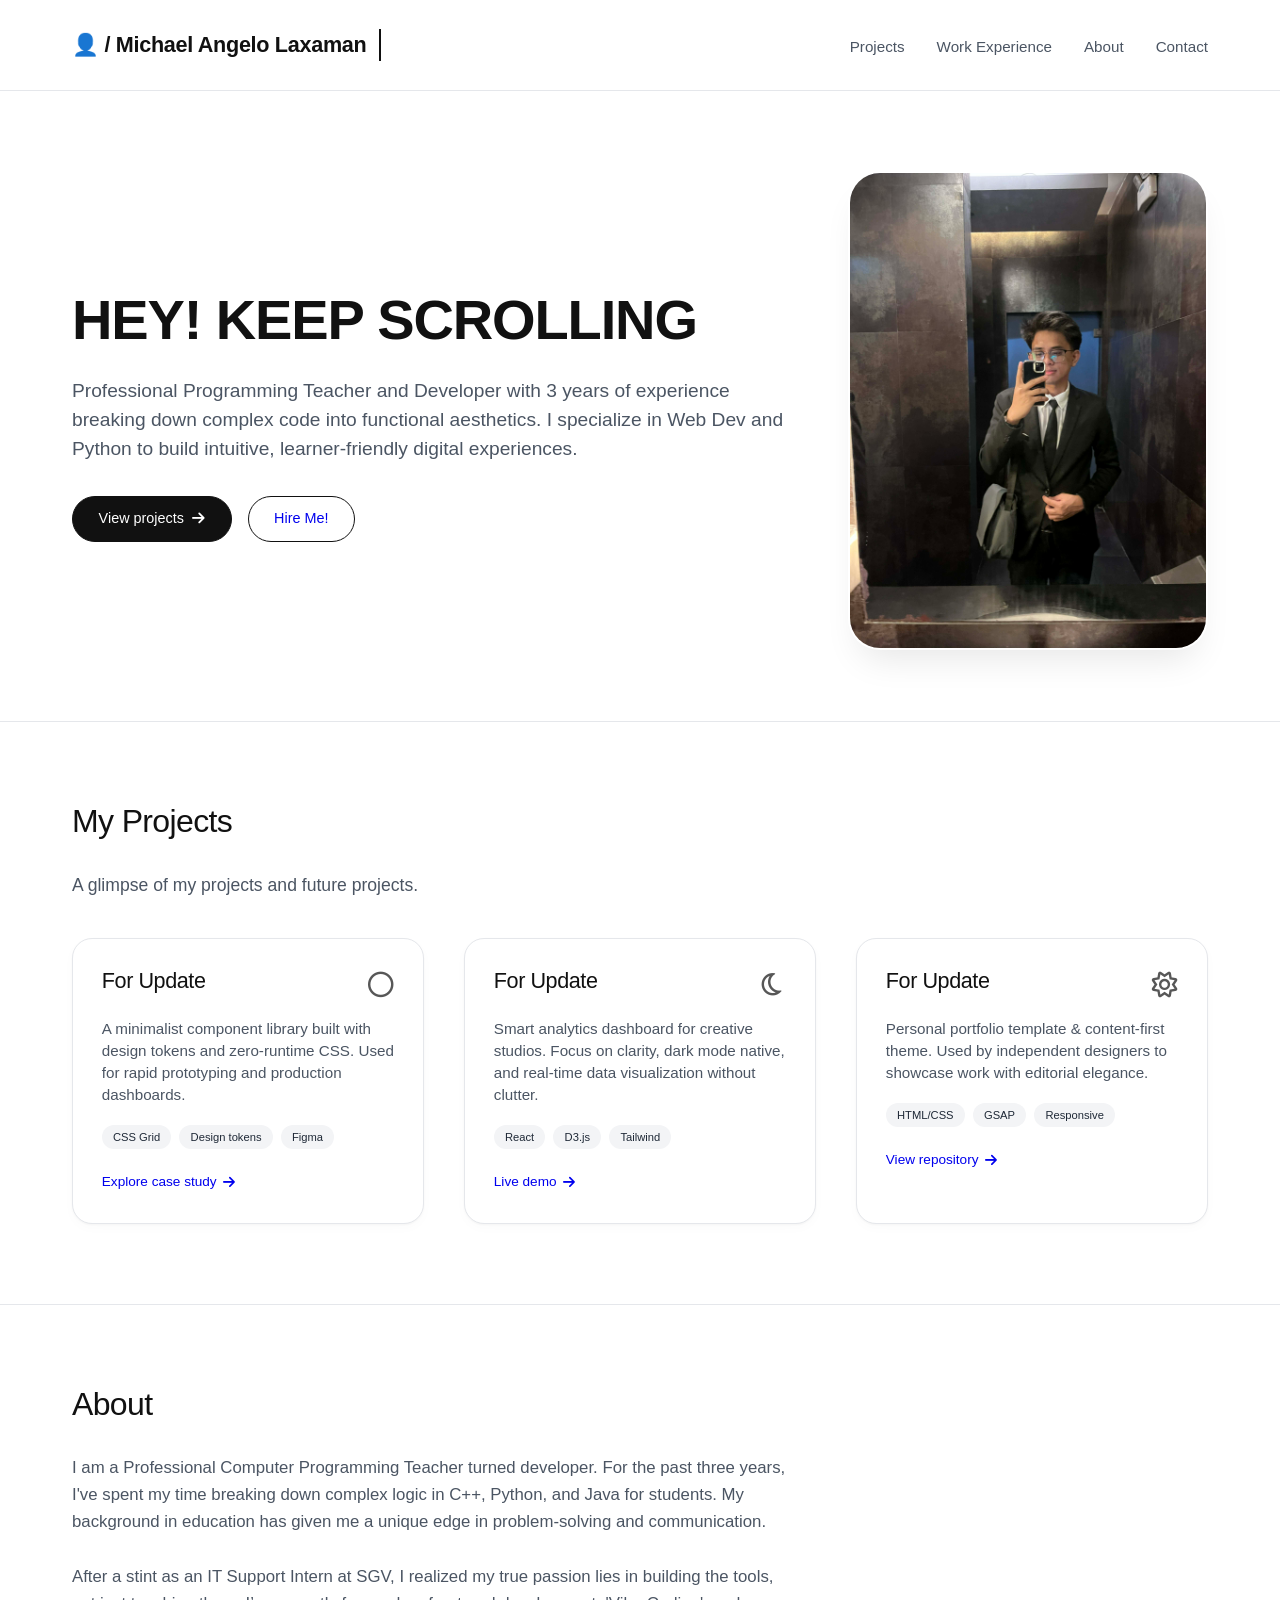
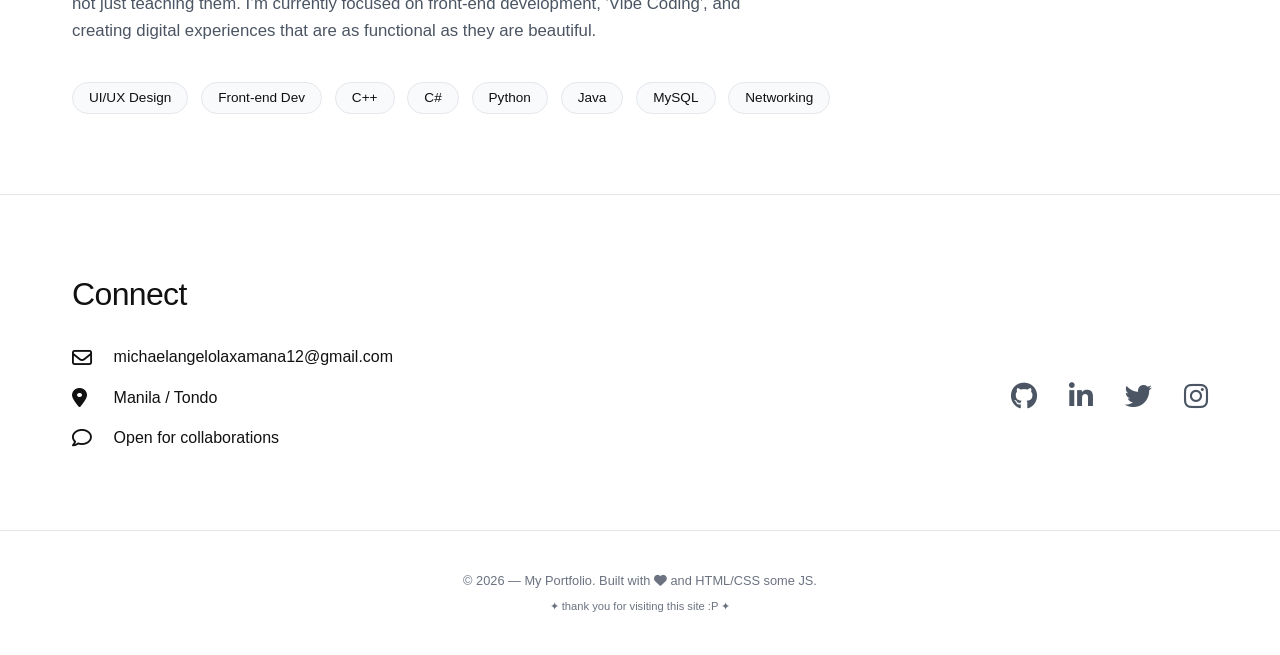
==== index.html @ 975e5e80 "Add initial project files including HTML, CSS, JavaScript, and assets" ====
<!DOCTYPE html>
<html lang="en">
<head>
  <meta charset="UTF-8">
  <meta name="viewport" content="width=device-width, initial-scale=1.0, viewport-fit=cover">
  <title>My Portfolio · Michael Angelo Laxamana</title>
  <!-- Font Awesome 6 (clean icons) -->
  <link rel="stylesheet" href="https://cdnjs.cloudflare.com/ajax/libs/font-awesome/6.0.0-beta3/css/all.min.css">
  <!-- Main CSS -->
  <link rel="stylesheet" href="css/style.css">
</head>
<body>

  <!-- This is for header if keep you want to update  -->
<header>
  <div class="container nav-bar">
    <div class="logo">👤 / Michael Angelo Laxaman</div>
    <div class="nav-links">
      <a href="#work">Projects</a>
      <a href="experience.html">Work Experience</a> <!-- Add this line for Work Experience -->
      <a href="#about">About</a>
      <a href="#contact">Contact</a>
    </div>
  </div>
</header>
<main>

  <!-- Left is the Info | Image of me on the Right  -->
  <div class="hero">
    <div class="container hero-container">
      <div class="hero-content">
        <h1>HEY!&nbsp;KEEP SCROLLING<br></h1>
        <p>Professional Programming Teacher and Developer with 3 years of experience  breaking down complex code into functional aesthetics. I specialize in Web Dev and Python  to build intuitive, learner-friendly digital experiences.</p>
        <div class="hero-buttons">
          <a href="#work" class="btn btn-primary">View projects <i class="fas fa-arrow-right"></i></a>
          <a href="#contact" class="btn btn-outline">Hire Me!</a>
        </div>
      </div>
      <div class="hero-image">
        <img src="assets/my-photo.jpg" alt="mchlngllxmn">
      </div>
    </div>
  </div>

  <!-- Projects Section -->
  <section id="work">
    <div class="container">
      <h2>My Projects</h2>
      <div class="section-subhead">A glimpse of my projects and future projects.</div>
      <div class="projects-grid">

        <!-- Project 1 -->
        <div class="project-card">
          <div class="project-title">
            <h3>For Update</h3>
            <i class="far fa-circle"></i>
          </div>
          <p class="project-desc">A minimalist component library built with design tokens and zero-runtime CSS. Used for rapid prototyping and production dashboards.</p>
          <div class="tech-stack">
            <span class="tech">CSS Grid</span>
            <span class="tech">Design tokens</span>
            <span class="tech">Figma</span>
          </div>
          <a href="#" class="project-link">Explore case study <i class="fas fa-arrow-right"></i></a>
        </div>

        <!-- Project 2 -->
        <div class="project-card">
          <div class="project-title">
            <h3>For Update</h3>
            <i class="far fa-moon"></i>
          </div>
          <p class="project-desc">Smart analytics dashboard for creative studios. Focus on clarity, dark mode native, and real-time data visualization without clutter.</p>
          <div class="tech-stack">
            <span class="tech">React</span>
            <span class="tech">D3.js</span>
            <span class="tech">Tailwind</span>
          </div>
          <a href="#" class="project-link">Live demo <i class="fas fa-arrow-right"></i></a>
        </div>

        <!-- Project 3 -->
        <div class="project-card">
          <div class="project-title">
            <h3>For Update</h3>
            <i class="far fa-sun"></i>
          </div>
          <p class="project-desc">Personal portfolio template & content-first theme. Used by independent designers to showcase work with editorial elegance.</p>
          <div class="tech-stack">
            <span class="tech">HTML/CSS</span>
            <span class="tech">GSAP</span>
            <span class="tech">Responsive</span>
          </div>
          <a href="#" class="project-link">View repository <i class="fas fa-arrow-right"></i></a>
        </div>
      </div>
    </div>
  </section>

  <!-- About Section -->
  <section id="about">
    <div class="container">
      <h2>About</h2>
      <div class="about-wrapper">
        <div class="about-text">
          I am a Professional Computer Programming Teacher turned developer. For the past three years, I've spent my time breaking down complex logic in C++, Python, and Java for students. My background in education has given me a unique edge in problem-solving and communication.
        </div>
        <div class="about-text">
          After a stint as an IT Support Intern at SGV, I realized my true passion lies in building the tools, not just teaching them. I’m currently focused on front-end development, 'Vibe Coding', and creating digital experiences that are as functional as they are beautiful.
        </div>
        <div class="skill-list">
          <span>UI/UX Design</span>
          <span>Front-end Dev</span>
          <span>C++</span>
          <span>C#</span>
          <span>Python</span>
          <span>Java</span>
          <span>MySQL</span>
          <span>Networking</span>
        </div>
      </div>
    </div>
  </section>

  <!-- Contact & Social -->
  <section id="contact">
    <div class="container">
      <h2>Connect</h2>
      <div class="contact-flex">
        <div class="contact-info">
          <div class="contact-item">
            <i class="far fa-envelope"></i>
            <a href="michaelangelolaxamana12@gmail.com">michaelangelolaxamana12@gmail.com</a>
          </div>
          <div class="contact-item">
            <i class="fas fa-map-marker-alt"></i>
            <span>Manila / Tondo</span>
          </div>
          <div class="contact-item">
            <i class="far fa-comment"></i>
            <span>Open for collaborations</span>
          </div>
        </div>
        <div class="social-links">
          <a href="https://github.com/mchlngllxmn" aria-label="GitHub"><i class="fab fa-github"></i></a>
          <a href="https://www.linkedin.com/in/michael-angelo-laxamana-03a969245/" aria-label="LinkedIn"><i class="fab fa-linkedin-in"></i></a>
          <a href="https://x.com/rtmyes" aria-label="Twitter"><i class="fab fa-twitter"></i></a>
          <a href="https://www.instagram.com/mchlngllxmn" aria-label="Instagram"><i class="fab fa-instagram"></i></a>
        </div>
      </div>
    </div>
  </section>
</main>

<footer>
  <div class="container">
    <p>© 2026 — My Portfolio. Built with <i class="fas fa-heart"></i> and HTML/CSS some JS.</p>
    <p class="footer-note">✦ thank you for visiting this site :P ✦</p>
  </div>
</footer>

<script src="js/script.js"></script>
</body>
</html>
---- css/style.css ----
/* ---------- RESET & GLOBAL ---------- */
* {
  margin: 0;
  padding: 0;
  box-sizing: border-box;
}

/* For the Picture on the right */
.hero {
  padding: 5rem 0 4rem 0;
  border-bottom: 1px solid var(--border-light);
}
.hero-container {
  display: flex;
  align-items: center;
  gap: 4rem;
  flex-wrap: wrap;
  justify-content: space-between;
}
.hero-content {
  flex: 1.2;
  max-width: 600px;
}
.hero-image {
  position: relative;
  display: inline-block;
}
.hero-image img {
   width: 100%;
  max-width: 360px;
  height: auto;
  border-radius: 32px;
  object-fit: cover;
  /* Fading border effect using a gradient mask + subtle outer glow */
  border: 2px solid transparent;
  background-clip: padding-box;
  box-shadow: 0 0 0 0px rgba(0,0,0,0.05), 0 20px 35px -12px rgba(0,0,0,0.1);
  transition: transform 0.25s ease, box-shadow 0.3s ease;
  position: relative;
}

.hero-image img:hover {
  transform: scale(1.02);
}
.hero p {
  font-size: 1.2rem;
  color: var(--text-secondary);
  margin: 1.5rem 0 2rem;
}

/* Responsive: stack on smaller screens */
@media (max-width: 780px) {
  .hero-container {
    flex-direction: column;
    gap: 2.5rem;
    text-align: center;
  }
  .hero-content {
    max-width: 100%;
  }
  .hero-buttons {
    justify-content: center;
  }
  .hero-image img {
    max-width: 280px;
  }
}

:root {
  --bg: #ffffff;
  --surface: #ffffff;
  --text-primary: #111111;
  --text-secondary: #4b5563;
  --border-light: #e5e7eb;
  --accent: #111111;
  --accent-hover: #333333;
  --card-shadow: 0 4px 12px rgba(0, 0, 0, 0.02), 0 1px 2px rgba(0, 0, 0, 0.03);
  --transition: all 0.2s ease;
}

body {
  background-color: var(--bg);
  color: var(--text-primary);
  font-family: 'Inter', -apple-system, BlinkMacSystemFont, 'Segoe UI', Roboto, Helvetica, Arial, sans-serif;
  font-weight: 400;
  line-height: 1.5;
  scroll-behavior: smooth;
  -webkit-font-smoothing: antialiased;
}

.container {
  max-width: 1200px;
  margin: 0 auto;
  padding: 0 2rem;
}

/* sections */
section {
  padding: 5rem 0;
  border-bottom: 1px solid var(--border-light);
}
section:last-of-type {
  border-bottom: none;
}

/* typography */
h1, h2, h3 {
  font-weight: 500;
  letter-spacing: -0.02em;
  line-height: 1.2;
}
h1 {
  font-size: 3.5rem;
  font-weight: 600;
  margin-bottom: 1rem;
}
h2 {
  font-size: 2rem;
  margin-bottom: 2rem;
  font-weight: 500;
}
h3 {
  font-size: 1.35rem;
  margin-bottom: 0.5rem;
  font-weight: 500;
}
.section-subhead {
  font-size: 1.1rem;
  color: var(--text-secondary);
  max-width: 580px;
  margin-bottom: 2.5rem;
}

/* buttons */
.btn {
  display: inline-flex;
  align-items: center;
  gap: 0.5rem;
  background: transparent;
  border: 1px solid var(--text-primary);
  padding: 0.7rem 1.6rem;
  border-radius: 40px;
  font-weight: 500;
  font-size: 0.9rem;
  transition: var(--transition);
  cursor: pointer;
  text-decoration: none;
}
.btn-primary {
  background: var(--text-primary);
  color: white;
  border: 1px solid var(--text-primary);
}
.btn-primary:hover {
  background: var(--accent-hover);
  border-color: var(--accent-hover);
  transform: translateY(-2px);
}
.btn-outline:hover {
  background: var(--text-primary);
  color: white;
  transform: translateY(-2px);
}

/* header */
header {
  padding: 1.8rem 0;
  background: rgba(255, 255, 255, 0.96);
  backdrop-filter: blur(2px);
  border-bottom: 1px solid var(--border-light);
  position: sticky;
  top: 0;
  z-index: 10;
}
.nav-bar {
  display: flex;
  justify-content: space-between;
  align-items: baseline;
  flex-wrap: wrap;
  gap: 1rem;
}
.logo {
  font-weight: 600;
  font-size: 1.35rem;
  letter-spacing: -0.3px;
  border-right: 2px solid var(--text-primary);
  padding-right: 0.8rem;
}
.nav-links {
  display: flex;
  gap: 2rem;
  flex-wrap: wrap;
}
.nav-links a {
  font-size: 0.95rem;
  font-weight: 450;
  color: var(--text-secondary);
  text-decoration: none;
  transition: color 0.2s;
}
.nav-links a:hover {
  color: var(--text-primary);
}

/* hero */
.hero {
  padding: 5rem 0 4rem 0;
  border-bottom: 1px solid var(--border-light);
}
.hero-content {
  max-width: 780px;
}
.hero p {
  font-size: 1.2rem;
  color: var(--text-secondary);
  margin: 1.5rem 0 2rem;
}
.hero-buttons {
  display: flex;
  gap: 1rem;
  flex-wrap: wrap;
}

/* projects grid */
.projects-grid {
  display: grid;
  grid-template-columns: repeat(auto-fill, minmax(320px, 1fr));
  gap: 2.5rem;
  margin-top: 1rem;
}
.project-card {
  background: var(--surface);
  border: 1px solid var(--border-light);
  border-radius: 20px;
  padding: 1.8rem;
  transition: var(--transition);
  box-shadow: var(--card-shadow);
}
.project-card:hover {
  transform: translateY(-6px);
  border-color: #d1d5db;
  box-shadow: 0 20px 30px -12px rgba(0, 0, 0, 0.05);
}
.project-title {
  display: flex;
  align-items: center;
  justify-content: space-between;
  margin-bottom: 1rem;
}
.project-title i {
  font-size: 1.6rem;
  color: var(--text-primary);
  opacity: 0.7;
}
.project-desc {
  color: var(--text-secondary);
  font-size: 0.95rem;
  margin: 0.8rem 0 1.2rem;
  line-height: 1.45;
}
.tech-stack {
  display: flex;
  flex-wrap: wrap;
  gap: 0.5rem;
  margin: 1rem 0 1.3rem;
}
.tech {
  background: #f3f4f6;
  padding: 0.2rem 0.7rem;
  border-radius: 30px;
  font-size: 0.7rem;
  font-weight: 450;
  color: #1f2937;
}
.project-link {
  font-size: 0.85rem;
  font-weight: 500;
  display: inline-flex;
  align-items: center;
  gap: 0.4rem;
  text-decoration: none;
  border-bottom: 1px solid transparent;
}
.project-link:hover {
  border-bottom-color: var(--text-primary);
  gap: 0.6rem;
}

/* about */
.about-wrapper {
  display: flex;
  flex-direction: column;
  gap: 1.8rem;
}
.about-text {
  font-size: 1.05rem;
  color: var(--text-secondary);
  max-width: 720px;
  line-height: 1.6;
}
.skill-list {
  display: flex;
  flex-wrap: wrap;
  gap: 0.8rem;
  margin-top: 0.5rem;
}
.skill-list span {
  background: #f9fafb;
  border: 1px solid var(--border-light);
  padding: 0.3rem 1rem;
  border-radius: 40px;
  font-size: 0.85rem;
  font-weight: 450;
}

/* contact */
.contact-flex {
  display: flex;
  flex-wrap: wrap;
  gap: 3rem;
  justify-content: space-between;
  align-items: center;
}
.contact-info {
  display: flex;
  flex-direction: column;
  gap: 1rem;
}
.contact-item {
  display: flex;
  align-items: center;
  gap: 0.8rem;
  font-size: 1rem;
}
.contact-item i {
  width: 1.8rem;
  font-size: 1.25rem;
  color: var(--text-primary);
}
.contact-item a {
  text-decoration: none;
  color: inherit;
  border-bottom: 1px dotted transparent;
}
.contact-item a:hover {
  border-bottom-color: var(--text-primary);
}
.social-links {
  display: flex;
  gap: 2rem;
}
.social-links a {
  font-size: 1.7rem;
  color: #4b5563;
  transition: color 0.2s;
}
.social-links a:hover {
  color: var(--text-primary);
  transform: translateY(-2px);
}

/* footer */
footer {
  padding: 2.5rem 0;
  text-align: center;
  color: #6b7280;
  font-size: 0.8rem;
  border-top: 1px solid var(--border-light);
}
.footer-note {
  margin-top: 0.5rem;
  font-size: 0.7rem;
}

/* responsive */
@media (max-width: 780px) {
  .container {
    padding: 0 1.5rem;
  }
  h1 {
    font-size: 2.5rem;
  }
  h2 {
    font-size: 1.8rem;
  }
  section {
    padding: 3.5rem 0;
  }
  .hero {
    padding: 3rem 0;
  }
  .projects-grid {
    grid-template-columns: 1fr;
    gap: 1.8rem;
  }
  .contact-flex {
    flex-direction: column;
    align-items: flex-start;
    gap: 2rem;
  }
  .nav-bar {
    flex-direction: column;
    align-items: flex-start;
  }
  .nav-links {
    gap: 1.5rem;
  }
}
@media (max-width: 480px) {
  .hero-buttons {
    flex-direction: column;
    width: 100%;
  }
  .btn {
    justify-content: center;
  }
}
:focus-visible {
  outline: 2px solid #111;
  outline-offset: 2px;
  border-radius: 4px;
}
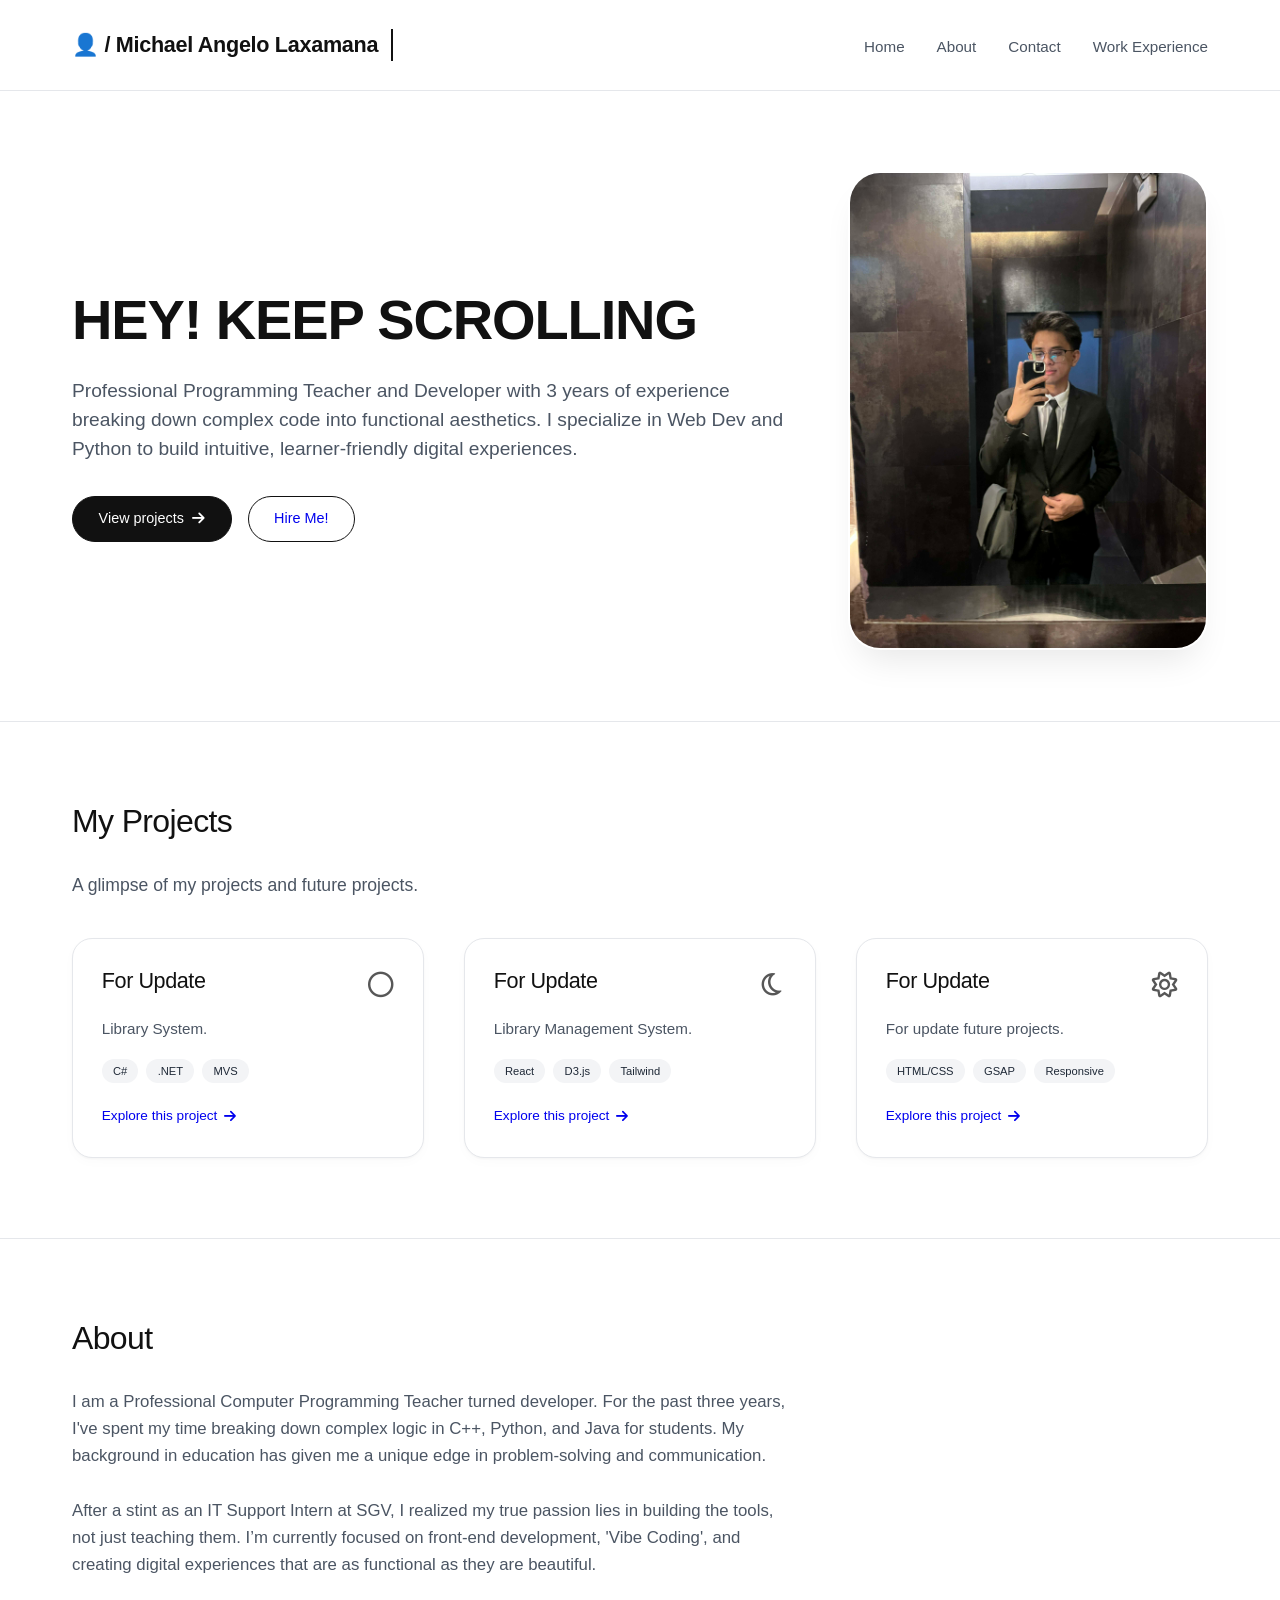
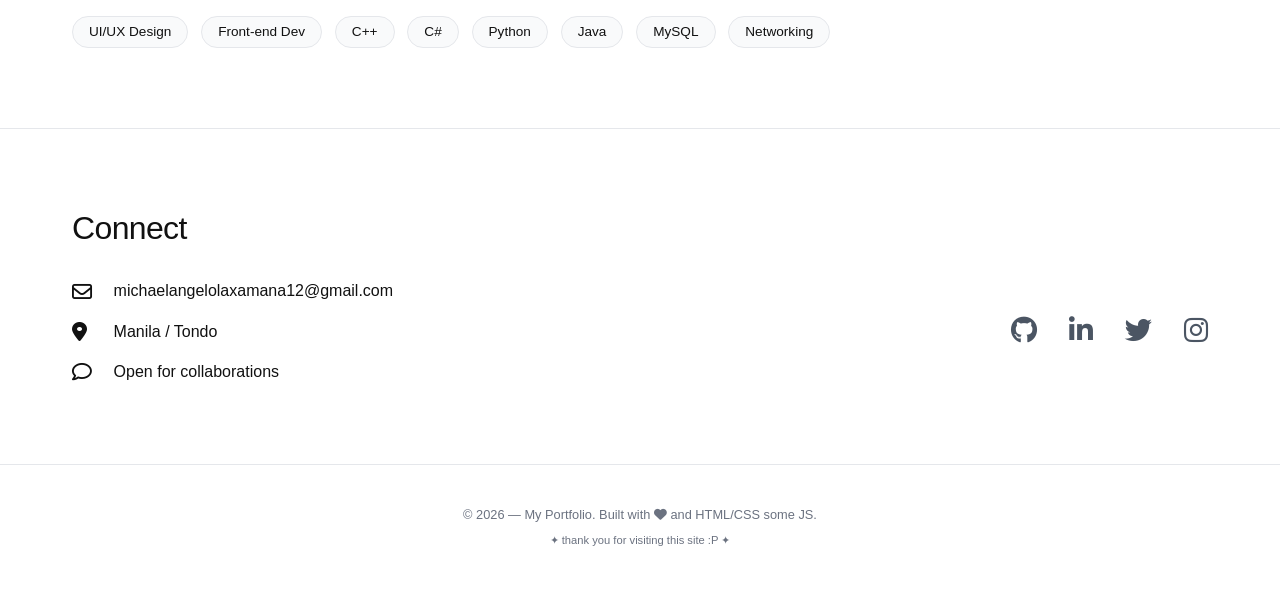
==== commit 15a87eaa: "Add files via upload" ====
--- a/index.html
+++ b/index.html
@@ -1,164 +1,164 @@
-<!DOCTYPE html>
-<html lang="en">
-<head>
-  <meta charset="UTF-8">
-  <meta name="viewport" content="width=device-width, initial-scale=1.0, viewport-fit=cover">
-  <title>My Portfolio · Michael Angelo Laxamana</title>
-  <!-- Font Awesome 6 (clean icons) -->
-  <link rel="stylesheet" href="https://cdnjs.cloudflare.com/ajax/libs/font-awesome/6.0.0-beta3/css/all.min.css">
-  <!-- Main CSS -->
-  <link rel="stylesheet" href="css/style.css">
-</head>
-<body>
-
-  <!-- This is for header if keep you want to update  -->
-<header>
-  <div class="container nav-bar">
-    <div class="logo">👤 / Michael Angelo Laxaman</div>
-    <div class="nav-links">
-      <a href="#work">Projects</a>
-      <a href="experience.html">Work Experience</a> <!-- Add this line for Work Experience -->
-      <a href="#about">About</a>
-      <a href="#contact">Contact</a>
-    </div>
-  </div>
-</header>
-<main>
-
-  <!-- Left is the Info | Image of me on the Right  -->
-  <div class="hero">
-    <div class="container hero-container">
-      <div class="hero-content">
-        <h1>HEY!&nbsp;KEEP SCROLLING<br></h1>
-        <p>Professional Programming Teacher and Developer with 3 years of experience  breaking down complex code into functional aesthetics. I specialize in Web Dev and Python  to build intuitive, learner-friendly digital experiences.</p>
-        <div class="hero-buttons">
-          <a href="#work" class="btn btn-primary">View projects <i class="fas fa-arrow-right"></i></a>
-          <a href="#contact" class="btn btn-outline">Hire Me!</a>
-        </div>
-      </div>
-      <div class="hero-image">
-        <img src="assets/my-photo.jpg" alt="mchlngllxmn">
-      </div>
-    </div>
-  </div>
-
-  <!-- Projects Section -->
-  <section id="work">
-    <div class="container">
-      <h2>My Projects</h2>
-      <div class="section-subhead">A glimpse of my projects and future projects.</div>
-      <div class="projects-grid">
-
-        <!-- Project 1 -->
-        <div class="project-card">
-          <div class="project-title">
-            <h3>For Update</h3>
-            <i class="far fa-circle"></i>
-          </div>
-          <p class="project-desc">A minimalist component library built with design tokens and zero-runtime CSS. Used for rapid prototyping and production dashboards.</p>
-          <div class="tech-stack">
-            <span class="tech">CSS Grid</span>
-            <span class="tech">Design tokens</span>
-            <span class="tech">Figma</span>
-          </div>
-          <a href="#" class="project-link">Explore case study <i class="fas fa-arrow-right"></i></a>
-        </div>
-
-        <!-- Project 2 -->
-        <div class="project-card">
-          <div class="project-title">
-            <h3>For Update</h3>
-            <i class="far fa-moon"></i>
-          </div>
-          <p class="project-desc">Smart analytics dashboard for creative studios. Focus on clarity, dark mode native, and real-time data visualization without clutter.</p>
-          <div class="tech-stack">
-            <span class="tech">React</span>
-            <span class="tech">D3.js</span>
-            <span class="tech">Tailwind</span>
-          </div>
-          <a href="#" class="project-link">Live demo <i class="fas fa-arrow-right"></i></a>
-        </div>
-
-        <!-- Project 3 -->
-        <div class="project-card">
-          <div class="project-title">
-            <h3>For Update</h3>
-            <i class="far fa-sun"></i>
-          </div>
-          <p class="project-desc">Personal portfolio template & content-first theme. Used by independent designers to showcase work with editorial elegance.</p>
-          <div class="tech-stack">
-            <span class="tech">HTML/CSS</span>
-            <span class="tech">GSAP</span>
-            <span class="tech">Responsive</span>
-          </div>
-          <a href="#" class="project-link">View repository <i class="fas fa-arrow-right"></i></a>
-        </div>
-      </div>
-    </div>
-  </section>
-
-  <!-- About Section -->
-  <section id="about">
-    <div class="container">
-      <h2>About</h2>
-      <div class="about-wrapper">
-        <div class="about-text">
-          I am a Professional Computer Programming Teacher turned developer. For the past three years, I've spent my time breaking down complex logic in C++, Python, and Java for students. My background in education has given me a unique edge in problem-solving and communication.
-        </div>
-        <div class="about-text">
-          After a stint as an IT Support Intern at SGV, I realized my true passion lies in building the tools, not just teaching them. I’m currently focused on front-end development, 'Vibe Coding', and creating digital experiences that are as functional as they are beautiful.
-        </div>
-        <div class="skill-list">
-          <span>UI/UX Design</span>
-          <span>Front-end Dev</span>
-          <span>C++</span>
-          <span>C#</span>
-          <span>Python</span>
-          <span>Java</span>
-          <span>MySQL</span>
-          <span>Networking</span>
-        </div>
-      </div>
-    </div>
-  </section>
-
-  <!-- Contact & Social -->
-  <section id="contact">
-    <div class="container">
-      <h2>Connect</h2>
-      <div class="contact-flex">
-        <div class="contact-info">
-          <div class="contact-item">
-            <i class="far fa-envelope"></i>
-            <a href="michaelangelolaxamana12@gmail.com">michaelangelolaxamana12@gmail.com</a>
-          </div>
-          <div class="contact-item">
-            <i class="fas fa-map-marker-alt"></i>
-            <span>Manila / Tondo</span>
-          </div>
-          <div class="contact-item">
-            <i class="far fa-comment"></i>
-            <span>Open for collaborations</span>
-          </div>
-        </div>
-        <div class="social-links">
-          <a href="https://github.com/mchlngllxmn" aria-label="GitHub"><i class="fab fa-github"></i></a>
-          <a href="https://www.linkedin.com/in/michael-angelo-laxamana-03a969245/" aria-label="LinkedIn"><i class="fab fa-linkedin-in"></i></a>
-          <a href="https://x.com/rtmyes" aria-label="Twitter"><i class="fab fa-twitter"></i></a>
-          <a href="https://www.instagram.com/mchlngllxmn" aria-label="Instagram"><i class="fab fa-instagram"></i></a>
-        </div>
-      </div>
-    </div>
-  </section>
-</main>
-
-<footer>
-  <div class="container">
-    <p>© 2026 — My Portfolio. Built with <i class="fas fa-heart"></i> and HTML/CSS some JS.</p>
-    <p class="footer-note">✦ thank you for visiting this site :P ✦</p>
-  </div>
-</footer>
-
-<script src="js/script.js"></script>
-</body>
+<!DOCTYPE html>
+<html lang="en">
+<head>
+  <meta charset="UTF-8">
+  <meta name="viewport" content="width=device-width, initial-scale=1.0, viewport-fit=cover">
+  <title>My Portfolio · Michael Angelo Laxamana </title>
+  <!-- Font Awesome 6 (clean icons) -->
+  <link rel="stylesheet" href="https://cdnjs.cloudflare.com/ajax/libs/font-awesome/6.0.0-beta3/css/all.min.css">
+  <!-- Main CSS -->
+  <link rel="stylesheet" href="css/style.css">
+</head>
+<body>
+
+  <!-- This is for header if keep you want to update  -->
+<header>
+  <div class="container nav-bar">
+    <div class="logo">👤 / Michael Angelo Laxamana</div>
+    <div class="nav-links">
+      <a href="#">Home</a>
+      <a href="#about">About</a>
+      <a href="#contact">Contact</a>
+      <a href="experience.html">Work Experience</a> <!-- Add this line for Work Experience -->
+    </div>
+  </div>
+</header>
+<main>
+
+  <!-- Left is the Info | Image of me on the Right  -->
+  <div class="hero">
+    <div class="container hero-container">
+      <div class="hero-content">
+        <h1>HEY!&nbsp;KEEP SCROLLING<br></h1>
+        <p>Professional Programming Teacher and Developer with 3 years of experience  breaking down complex code into functional aesthetics. I specialize in Web Dev and Python  to build intuitive, learner-friendly digital experiences.</p>
+        <div class="hero-buttons">
+          <a href="#work" class="btn btn-primary">View projects <i class="fas fa-arrow-right"></i></a>
+          <a href="#contact" class="btn btn-outline">Hire Me!</a>
+        </div>
+      </div>
+      <div class="hero-image">
+        <img src="assets/my-photo.jpg" alt="mchlngllxmn">
+      </div>
+    </div>
+  </div>
+
+  <!-- Projects Section -->
+  <section id="work">
+    <div class="container">
+      <h2>My Projects</h2>
+      <div class="section-subhead">A glimpse of my projects and future projects.</div>
+      <div class="projects-grid">
+
+        <!-- Project 1 -->
+        <div class="project-card">
+          <div class="project-title">
+            <h3>For Update</h3>
+            <i class="far fa-circle"></i>
+          </div>
+          <p class="project-desc">Library System.</p>
+          <div class="tech-stack">
+            <span class="tech">C#</span>
+            <span class="tech">.NET</span>
+            <span class="tech">MVS</span>
+          </div>
+          <a href="#" class="project-link">Explore this project <i class="fas fa-arrow-right"></i></a>
+        </div>
+
+        <!-- Project 2 -->
+        <div class="project-card">
+          <div class="project-title">
+            <h3>For Update</h3>
+            <i class="far fa-moon"></i>
+          </div>
+          <p class="project-desc">Library Management System.</p>
+          <div class="tech-stack">
+            <span class="tech">React</span>
+            <span class="tech">D3.js</span>
+            <span class="tech">Tailwind</span>
+          </div>
+          <a href="#" class="project-link">Explore this project <i class="fas fa-arrow-right"></i></a>
+        </div>
+
+        <!-- Project 3 -->
+        <div class="project-card">
+          <div class="project-title">
+            <h3>For Update</h3>
+            <i class="far fa-sun"></i>
+          </div>
+          <p class="project-desc">For update future projects.</p>
+          <div class="tech-stack">
+            <span class="tech">HTML/CSS</span>
+            <span class="tech">GSAP</span>
+            <span class="tech">Responsive</span>
+          </div>
+          <a href="#" class="project-link">Explore this project <i class="fas fa-arrow-right"></i></a>
+        </div>
+      </div>
+    </div>
+  </section>
+
+  <!-- About Section -->
+  <section id="about">
+    <div class="container">
+      <h2>About</h2>
+      <div class="about-wrapper">
+        <div class="about-text">
+          I am a Professional Computer Programming Teacher turned developer. For the past three years, I've spent my time breaking down complex logic in C++, Python, and Java for students. My background in education has given me a unique edge in problem-solving and communication.
+        </div>
+        <div class="about-text">
+          After a stint as an IT Support Intern at SGV, I realized my true passion lies in building the tools, not just teaching them. I’m currently focused on front-end development, 'Vibe Coding', and creating digital experiences that are as functional as they are beautiful.
+        </div>
+        <div class="skill-list">
+          <span>UI/UX Design</span>
+          <span>Front-end Dev</span>
+          <span>C++</span>
+          <span>C#</span>
+          <span>Python</span>
+          <span>Java</span>
+          <span>MySQL</span>
+          <span>Networking</span>
+        </div>
+      </div>
+    </div>
+  </section>
+
+  <!-- Contact & Social -->
+  <section id="contact">
+    <div class="container">
+      <h2>Connect</h2>
+      <div class="contact-flex">
+        <div class="contact-info">
+          <div class="contact-item">
+            <i class="far fa-envelope"></i>
+            <a href="michaelangelolaxamana12@gmail.com">michaelangelolaxamana12@gmail.com</a>
+          </div>
+          <div class="contact-item">
+            <i class="fas fa-map-marker-alt"></i>
+            <span>Manila / Tondo</span>
+          </div>
+          <div class="contact-item">
+            <i class="far fa-comment"></i>
+            <span>Open for collaborations</span>
+          </div>
+        </div>
+        <div class="social-links">
+          <a href="https://github.com/mchlngllxmn" aria-label="GitHub"><i class="fab fa-github"></i></a>
+          <a href="https://www.linkedin.com/in/michael-angelo-laxamana-03a969245/" aria-label="LinkedIn"><i class="fab fa-linkedin-in"></i></a>
+          <a href="https://x.com/rtmyes" aria-label="Twitter"><i class="fab fa-twitter"></i></a>
+          <a href="https://www.instagram.com/mchlngllxmn" aria-label="Instagram"><i class="fab fa-instagram"></i></a>
+        </div>
+      </div>
+    </div>
+  </section>
+</main>
+
+<footer>
+  <div class="container">
+    <p>© 2026 — My Portfolio. Built with <i class="fas fa-heart"></i> and HTML/CSS some JS.</p>
+    <p class="footer-note">✦ thank you for visiting this site :P ✦</p>
+  </div>
+</footer>
+
+<script src="js/script.js"></script>
+</body>
 </html>
--- a/css/style.css
+++ b/css/style.css
@@ -1,422 +1,422 @@
-/* ---------- RESET & GLOBAL ---------- */
-* {
-  margin: 0;
-  padding: 0;
-  box-sizing: border-box;
-}
-
-/* For the Picture on the right */
-.hero {
-  padding: 5rem 0 4rem 0;
-  border-bottom: 1px solid var(--border-light);
-}
-.hero-container {
-  display: flex;
-  align-items: center;
-  gap: 4rem;
-  flex-wrap: wrap;
-  justify-content: space-between;
-}
-.hero-content {
-  flex: 1.2;
-  max-width: 600px;
-}
-.hero-image {
-  position: relative;
-  display: inline-block;
-}
-.hero-image img {
-   width: 100%;
-  max-width: 360px;
-  height: auto;
-  border-radius: 32px;
-  object-fit: cover;
-  /* Fading border effect using a gradient mask + subtle outer glow */
-  border: 2px solid transparent;
-  background-clip: padding-box;
-  box-shadow: 0 0 0 0px rgba(0,0,0,0.05), 0 20px 35px -12px rgba(0,0,0,0.1);
-  transition: transform 0.25s ease, box-shadow 0.3s ease;
-  position: relative;
-}
-
-.hero-image img:hover {
-  transform: scale(1.02);
-}
-.hero p {
-  font-size: 1.2rem;
-  color: var(--text-secondary);
-  margin: 1.5rem 0 2rem;
-}
-
-/* Responsive: stack on smaller screens */
-@media (max-width: 780px) {
-  .hero-container {
-    flex-direction: column;
-    gap: 2.5rem;
-    text-align: center;
-  }
-  .hero-content {
-    max-width: 100%;
-  }
-  .hero-buttons {
-    justify-content: center;
-  }
-  .hero-image img {
-    max-width: 280px;
-  }
-}
-
-:root {
-  --bg: #ffffff;
-  --surface: #ffffff;
-  --text-primary: #111111;
-  --text-secondary: #4b5563;
-  --border-light: #e5e7eb;
-  --accent: #111111;
-  --accent-hover: #333333;
-  --card-shadow: 0 4px 12px rgba(0, 0, 0, 0.02), 0 1px 2px rgba(0, 0, 0, 0.03);
-  --transition: all 0.2s ease;
-}
-
-body {
-  background-color: var(--bg);
-  color: var(--text-primary);
-  font-family: 'Inter', -apple-system, BlinkMacSystemFont, 'Segoe UI', Roboto, Helvetica, Arial, sans-serif;
-  font-weight: 400;
-  line-height: 1.5;
-  scroll-behavior: smooth;
-  -webkit-font-smoothing: antialiased;
-}
-
-.container {
-  max-width: 1200px;
-  margin: 0 auto;
-  padding: 0 2rem;
-}
-
-/* sections */
-section {
-  padding: 5rem 0;
-  border-bottom: 1px solid var(--border-light);
-}
-section:last-of-type {
-  border-bottom: none;
-}
-
-/* typography */
-h1, h2, h3 {
-  font-weight: 500;
-  letter-spacing: -0.02em;
-  line-height: 1.2;
-}
-h1 {
-  font-size: 3.5rem;
-  font-weight: 600;
-  margin-bottom: 1rem;
-}
-h2 {
-  font-size: 2rem;
-  margin-bottom: 2rem;
-  font-weight: 500;
-}
-h3 {
-  font-size: 1.35rem;
-  margin-bottom: 0.5rem;
-  font-weight: 500;
-}
-.section-subhead {
-  font-size: 1.1rem;
-  color: var(--text-secondary);
-  max-width: 580px;
-  margin-bottom: 2.5rem;
-}
-
-/* buttons */
-.btn {
-  display: inline-flex;
-  align-items: center;
-  gap: 0.5rem;
-  background: transparent;
-  border: 1px solid var(--text-primary);
-  padding: 0.7rem 1.6rem;
-  border-radius: 40px;
-  font-weight: 500;
-  font-size: 0.9rem;
-  transition: var(--transition);
-  cursor: pointer;
-  text-decoration: none;
-}
-.btn-primary {
-  background: var(--text-primary);
-  color: white;
-  border: 1px solid var(--text-primary);
-}
-.btn-primary:hover {
-  background: var(--accent-hover);
-  border-color: var(--accent-hover);
-  transform: translateY(-2px);
-}
-.btn-outline:hover {
-  background: var(--text-primary);
-  color: white;
-  transform: translateY(-2px);
-}
-
-/* header */
-header {
-  padding: 1.8rem 0;
-  background: rgba(255, 255, 255, 0.96);
-  backdrop-filter: blur(2px);
-  border-bottom: 1px solid var(--border-light);
-  position: sticky;
-  top: 0;
-  z-index: 10;
-}
-.nav-bar {
-  display: flex;
-  justify-content: space-between;
-  align-items: baseline;
-  flex-wrap: wrap;
-  gap: 1rem;
-}
-.logo {
-  font-weight: 600;
-  font-size: 1.35rem;
-  letter-spacing: -0.3px;
-  border-right: 2px solid var(--text-primary);
-  padding-right: 0.8rem;
-}
-.nav-links {
-  display: flex;
-  gap: 2rem;
-  flex-wrap: wrap;
-}
-.nav-links a {
-  font-size: 0.95rem;
-  font-weight: 450;
-  color: var(--text-secondary);
-  text-decoration: none;
-  transition: color 0.2s;
-}
-.nav-links a:hover {
-  color: var(--text-primary);
-}
-
-/* hero */
-.hero {
-  padding: 5rem 0 4rem 0;
-  border-bottom: 1px solid var(--border-light);
-}
-.hero-content {
-  max-width: 780px;
-}
-.hero p {
-  font-size: 1.2rem;
-  color: var(--text-secondary);
-  margin: 1.5rem 0 2rem;
-}
-.hero-buttons {
-  display: flex;
-  gap: 1rem;
-  flex-wrap: wrap;
-}
-
-/* projects grid */
-.projects-grid {
-  display: grid;
-  grid-template-columns: repeat(auto-fill, minmax(320px, 1fr));
-  gap: 2.5rem;
-  margin-top: 1rem;
-}
-.project-card {
-  background: var(--surface);
-  border: 1px solid var(--border-light);
-  border-radius: 20px;
-  padding: 1.8rem;
-  transition: var(--transition);
-  box-shadow: var(--card-shadow);
-}
-.project-card:hover {
-  transform: translateY(-6px);
-  border-color: #d1d5db;
-  box-shadow: 0 20px 30px -12px rgba(0, 0, 0, 0.05);
-}
-.project-title {
-  display: flex;
-  align-items: center;
-  justify-content: space-between;
-  margin-bottom: 1rem;
-}
-.project-title i {
-  font-size: 1.6rem;
-  color: var(--text-primary);
-  opacity: 0.7;
-}
-.project-desc {
-  color: var(--text-secondary);
-  font-size: 0.95rem;
-  margin: 0.8rem 0 1.2rem;
-  line-height: 1.45;
-}
-.tech-stack {
-  display: flex;
-  flex-wrap: wrap;
-  gap: 0.5rem;
-  margin: 1rem 0 1.3rem;
-}
-.tech {
-  background: #f3f4f6;
-  padding: 0.2rem 0.7rem;
-  border-radius: 30px;
-  font-size: 0.7rem;
-  font-weight: 450;
-  color: #1f2937;
-}
-.project-link {
-  font-size: 0.85rem;
-  font-weight: 500;
-  display: inline-flex;
-  align-items: center;
-  gap: 0.4rem;
-  text-decoration: none;
-  border-bottom: 1px solid transparent;
-}
-.project-link:hover {
-  border-bottom-color: var(--text-primary);
-  gap: 0.6rem;
-}
-
-/* about */
-.about-wrapper {
-  display: flex;
-  flex-direction: column;
-  gap: 1.8rem;
-}
-.about-text {
-  font-size: 1.05rem;
-  color: var(--text-secondary);
-  max-width: 720px;
-  line-height: 1.6;
-}
-.skill-list {
-  display: flex;
-  flex-wrap: wrap;
-  gap: 0.8rem;
-  margin-top: 0.5rem;
-}
-.skill-list span {
-  background: #f9fafb;
-  border: 1px solid var(--border-light);
-  padding: 0.3rem 1rem;
-  border-radius: 40px;
-  font-size: 0.85rem;
-  font-weight: 450;
-}
-
-/* contact */
-.contact-flex {
-  display: flex;
-  flex-wrap: wrap;
-  gap: 3rem;
-  justify-content: space-between;
-  align-items: center;
-}
-.contact-info {
-  display: flex;
-  flex-direction: column;
-  gap: 1rem;
-}
-.contact-item {
-  display: flex;
-  align-items: center;
-  gap: 0.8rem;
-  font-size: 1rem;
-}
-.contact-item i {
-  width: 1.8rem;
-  font-size: 1.25rem;
-  color: var(--text-primary);
-}
-.contact-item a {
-  text-decoration: none;
-  color: inherit;
-  border-bottom: 1px dotted transparent;
-}
-.contact-item a:hover {
-  border-bottom-color: var(--text-primary);
-}
-.social-links {
-  display: flex;
-  gap: 2rem;
-}
-.social-links a {
-  font-size: 1.7rem;
-  color: #4b5563;
-  transition: color 0.2s;
-}
-.social-links a:hover {
-  color: var(--text-primary);
-  transform: translateY(-2px);
-}
-
-/* footer */
-footer {
-  padding: 2.5rem 0;
-  text-align: center;
-  color: #6b7280;
-  font-size: 0.8rem;
-  border-top: 1px solid var(--border-light);
-}
-.footer-note {
-  margin-top: 0.5rem;
-  font-size: 0.7rem;
-}
-
-/* responsive */
-@media (max-width: 780px) {
-  .container {
-    padding: 0 1.5rem;
-  }
-  h1 {
-    font-size: 2.5rem;
-  }
-  h2 {
-    font-size: 1.8rem;
-  }
-  section {
-    padding: 3.5rem 0;
-  }
-  .hero {
-    padding: 3rem 0;
-  }
-  .projects-grid {
-    grid-template-columns: 1fr;
-    gap: 1.8rem;
-  }
-  .contact-flex {
-    flex-direction: column;
-    align-items: flex-start;
-    gap: 2rem;
-  }
-  .nav-bar {
-    flex-direction: column;
-    align-items: flex-start;
-  }
-  .nav-links {
-    gap: 1.5rem;
-  }
-}
-@media (max-width: 480px) {
-  .hero-buttons {
-    flex-direction: column;
-    width: 100%;
-  }
-  .btn {
-    justify-content: center;
-  }
-}
-:focus-visible {
-  outline: 2px solid #111;
-  outline-offset: 2px;
-  border-radius: 4px;
+/* ---------- RESET & GLOBAL ---------- */
+* {
+  margin: 0;
+  padding: 0;
+  box-sizing: border-box;
+}
+
+/* For the Picture on the right */
+.hero {
+  padding: 5rem 0 4rem 0;
+  border-bottom: 1px solid var(--border-light);
+}
+.hero-container {
+  display: flex;
+  align-items: center;
+  gap: 4rem;
+  flex-wrap: wrap;
+  justify-content: space-between;
+}
+.hero-content {
+  flex: 1.2;
+  max-width: 600px;
+}
+.hero-image {
+  position: relative;
+  display: inline-block;
+}
+.hero-image img {
+   width: 100%;
+  max-width: 360px;
+  height: auto;
+  border-radius: 32px;
+  object-fit: cover;
+  /* Fading border effect using a gradient mask + subtle outer glow */
+  border: 2px solid transparent;
+  background-clip: padding-box;
+  box-shadow: 0 0 0 0px rgba(0,0,0,0.05), 0 20px 35px -12px rgba(0,0,0,0.1);
+  transition: transform 0.25s ease, box-shadow 0.3s ease;
+  position: relative;
+}
+
+.hero-image img:hover {
+  transform: scale(1.02);
+}
+.hero p {
+  font-size: 1.2rem;
+  color: var(--text-secondary);
+  margin: 1.5rem 0 2rem;
+}
+
+/* Responsive: stack on smaller screens */
+@media (max-width: 780px) {
+  .hero-container {
+    flex-direction: column;
+    gap: 2.5rem;
+    text-align: center;
+  }
+  .hero-content {
+    max-width: 100%;
+  }
+  .hero-buttons {
+    justify-content: center;
+  }
+  .hero-image img {
+    max-width: 280px;
+  }
+}
+
+:root {
+  --bg: #ffffff;
+  --surface: #ffffff;
+  --text-primary: #111111;
+  --text-secondary: #4b5563;
+  --border-light: #e5e7eb;
+  --accent: #111111;
+  --accent-hover: #333333;
+  --card-shadow: 0 4px 12px rgba(0, 0, 0, 0.02), 0 1px 2px rgba(0, 0, 0, 0.03);
+  --transition: all 0.2s ease;
+}
+
+body {
+  background-color: var(--bg);
+  color: var(--text-primary);
+  font-family: 'Inter', -apple-system, BlinkMacSystemFont, 'Segoe UI', Roboto, Helvetica, Arial, sans-serif;
+  font-weight: 400;
+  line-height: 1.5;
+  scroll-behavior: smooth;
+  -webkit-font-smoothing: antialiased;
+}
+
+.container {
+  max-width: 1200px;
+  margin: 0 auto;
+  padding: 0 2rem;
+}
+
+/* sections */
+section {
+  padding: 5rem 0;
+  border-bottom: 1px solid var(--border-light);
+}
+section:last-of-type {
+  border-bottom: none;
+}
+
+/* typography */
+h1, h2, h3 {
+  font-weight: 500;
+  letter-spacing: -0.02em;
+  line-height: 1.2;
+}
+h1 {
+  font-size: 3.5rem;
+  font-weight: 600;
+  margin-bottom: 1rem;
+}
+h2 {
+  font-size: 2rem;
+  margin-bottom: 2rem;
+  font-weight: 500;
+}
+h3 {
+  font-size: 1.35rem;
+  margin-bottom: 0.5rem;
+  font-weight: 500;
+}
+.section-subhead {
+  font-size: 1.1rem;
+  color: var(--text-secondary);
+  max-width: 580px;
+  margin-bottom: 2.5rem;
+}
+
+/* buttons */
+.btn {
+  display: inline-flex;
+  align-items: center;
+  gap: 0.5rem;
+  background: transparent;
+  border: 1px solid var(--text-primary);
+  padding: 0.7rem 1.6rem;
+  border-radius: 40px;
+  font-weight: 500;
+  font-size: 0.9rem;
+  transition: var(--transition);
+  cursor: pointer;
+  text-decoration: none;
+}
+.btn-primary {
+  background: var(--text-primary);
+  color: white;
+  border: 1px solid var(--text-primary);
+}
+.btn-primary:hover {
+  background: var(--accent-hover);
+  border-color: var(--accent-hover);
+  transform: translateY(-2px);
+}
+.btn-outline:hover {
+  background: var(--text-primary);
+  color: white;
+  transform: translateY(-2px);
+}
+
+/* header */
+header {
+  padding: 1.8rem 0;
+  background: rgba(255, 255, 255, 0.96);
+  backdrop-filter: blur(2px);
+  border-bottom: 1px solid var(--border-light);
+  position: sticky;
+  top: 0;
+  z-index: 10;
+}
+.nav-bar {
+  display: flex;
+  justify-content: space-between;
+  align-items: baseline;
+  flex-wrap: wrap;
+  gap: 1rem;
+}
+.logo {
+  font-weight: 600;
+  font-size: 1.35rem;
+  letter-spacing: -0.3px;
+  border-right: 2px solid var(--text-primary);
+  padding-right: 0.8rem;
+}
+.nav-links {
+  display: flex;
+  gap: 2rem;
+  flex-wrap: wrap;
+}
+.nav-links a {
+  font-size: 0.95rem;
+  font-weight: 450;
+  color: var(--text-secondary);
+  text-decoration: none;
+  transition: color 0.2s;
+}
+.nav-links a:hover {
+  color: var(--text-primary);
+}
+
+/* hero */
+.hero {
+  padding: 5rem 0 4rem 0;
+  border-bottom: 1px solid var(--border-light);
+}
+.hero-content {
+  max-width: 780px;
+}
+.hero p {
+  font-size: 1.2rem;
+  color: var(--text-secondary);
+  margin: 1.5rem 0 2rem;
+}
+.hero-buttons {
+  display: flex;
+  gap: 1rem;
+  flex-wrap: wrap;
+}
+
+/* projects grid */
+.projects-grid {
+  display: grid;
+  grid-template-columns: repeat(auto-fill, minmax(320px, 1fr));
+  gap: 2.5rem;
+  margin-top: 1rem;
+}
+.project-card {
+  background: var(--surface);
+  border: 1px solid var(--border-light);
+  border-radius: 20px;
+  padding: 1.8rem;
+  transition: var(--transition);
+  box-shadow: var(--card-shadow);
+}
+.project-card:hover {
+  transform: translateY(-6px);
+  border-color: #d1d5db;
+  box-shadow: 0 20px 30px -12px rgba(0, 0, 0, 0.05);
+}
+.project-title {
+  display: flex;
+  align-items: center;
+  justify-content: space-between;
+  margin-bottom: 1rem;
+}
+.project-title i {
+  font-size: 1.6rem;
+  color: var(--text-primary);
+  opacity: 0.7;
+}
+.project-desc {
+  color: var(--text-secondary);
+  font-size: 0.95rem;
+  margin: 0.8rem 0 1.2rem;
+  line-height: 1.45;
+}
+.tech-stack {
+  display: flex;
+  flex-wrap: wrap;
+  gap: 0.5rem;
+  margin: 1rem 0 1.3rem;
+}
+.tech {
+  background: #f3f4f6;
+  padding: 0.2rem 0.7rem;
+  border-radius: 30px;
+  font-size: 0.7rem;
+  font-weight: 450;
+  color: #1f2937;
+}
+.project-link {
+  font-size: 0.85rem;
+  font-weight: 500;
+  display: inline-flex;
+  align-items: center;
+  gap: 0.4rem;
+  text-decoration: none;
+  border-bottom: 1px solid transparent;
+}
+.project-link:hover {
+  border-bottom-color: var(--text-primary);
+  gap: 0.6rem;
+}
+
+/* about */
+.about-wrapper {
+  display: flex;
+  flex-direction: column;
+  gap: 1.8rem;
+}
+.about-text {
+  font-size: 1.05rem;
+  color: var(--text-secondary);
+  max-width: 720px;
+  line-height: 1.6;
+}
+.skill-list {
+  display: flex;
+  flex-wrap: wrap;
+  gap: 0.8rem;
+  margin-top: 0.5rem;
+}
+.skill-list span {
+  background: #f9fafb;
+  border: 1px solid var(--border-light);
+  padding: 0.3rem 1rem;
+  border-radius: 40px;
+  font-size: 0.85rem;
+  font-weight: 450;
+}
+
+/* contact */
+.contact-flex {
+  display: flex;
+  flex-wrap: wrap;
+  gap: 3rem;
+  justify-content: space-between;
+  align-items: center;
+}
+.contact-info {
+  display: flex;
+  flex-direction: column;
+  gap: 1rem;
+}
+.contact-item {
+  display: flex;
+  align-items: center;
+  gap: 0.8rem;
+  font-size: 1rem;
+}
+.contact-item i {
+  width: 1.8rem;
+  font-size: 1.25rem;
+  color: var(--text-primary);
+}
+.contact-item a {
+  text-decoration: none;
+  color: inherit;
+  border-bottom: 1px dotted transparent;
+}
+.contact-item a:hover {
+  border-bottom-color: var(--text-primary);
+}
+.social-links {
+  display: flex;
+  gap: 2rem;
+}
+.social-links a {
+  font-size: 1.7rem;
+  color: #4b5563;
+  transition: color 0.2s;
+}
+.social-links a:hover {
+  color: var(--text-primary);
+  transform: translateY(-2px);
+}
+
+/* footer */
+footer {
+  padding: 2.5rem 0;
+  text-align: center;
+  color: #6b7280;
+  font-size: 0.8rem;
+  border-top: 1px solid var(--border-light);
+}
+.footer-note {
+  margin-top: 0.5rem;
+  font-size: 0.7rem;
+}
+
+/* responsive */
+@media (max-width: 780px) {
+  .container {
+    padding: 0 1.5rem;
+  }
+  h1 {
+    font-size: 2.5rem;
+  }
+  h2 {
+    font-size: 1.8rem;
+  }
+  section {
+    padding: 3.5rem 0;
+  }
+  .hero {
+    padding: 3rem 0;
+  }
+  .projects-grid {
+    grid-template-columns: 1fr;
+    gap: 1.8rem;
+  }
+  .contact-flex {
+    flex-direction: column;
+    align-items: flex-start;
+    gap: 2rem;
+  }
+  .nav-bar {
+    flex-direction: column;
+    align-items: flex-start;
+  }
+  .nav-links {
+    gap: 1.5rem;
+  }
+}
+@media (max-width: 480px) {
+  .hero-buttons {
+    flex-direction: column;
+    width: 100%;
+  }
+  .btn {
+    justify-content: center;
+  }
+}
+:focus-visible {
+  outline: 2px solid #111;
+  outline-offset: 2px;
+  border-radius: 4px;
 }
